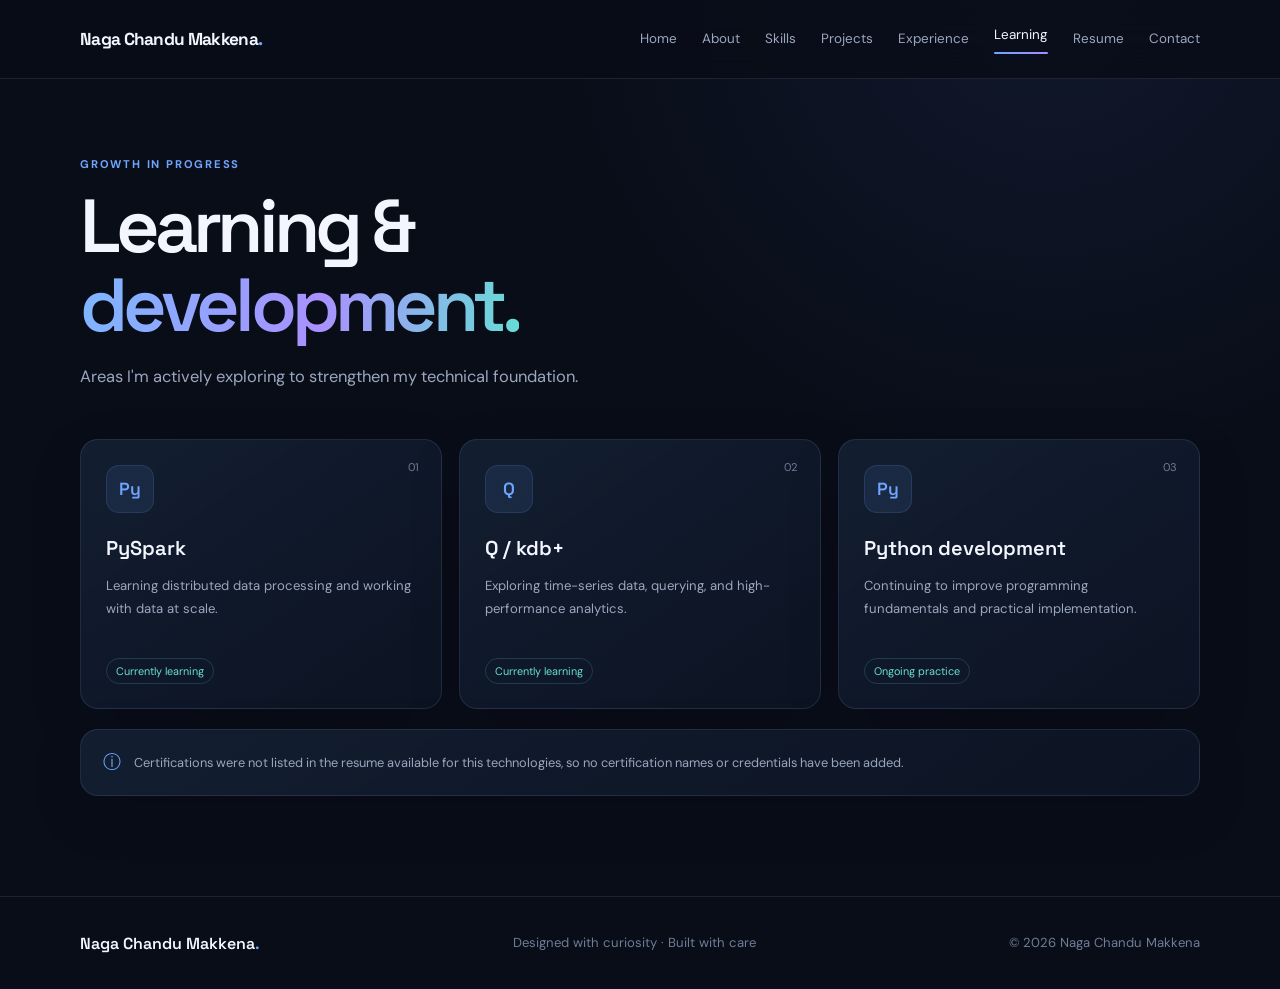
==== certifications.html @ 5678ac6a "Intial portfolio upload" ====
<!DOCTYPE html>
<html lang="en">
<head>
    <meta charset="utf-8">
    <meta name="viewport" content="width=device-width,initial-scale=1">
    <meta name="theme-color" content="#090d18">
    <title>Learning | Naga Chandu</title>
    <link rel="preconnect" href="https://fonts.googleapis.com">
    <link rel="preconnect" href="https://fonts.gstatic.com" crossorigin>
    <link href="https://fonts.googleapis.com/css2?family=DM+Sans:wght@400;500;600;700&family=Space+Grotesk:wght@400;500;600;700&display=swap" rel="stylesheet">
    <link rel="stylesheet" href="assets/css/global.css">
    <link rel="stylesheet" href="assets/css/certifications.css">
    <script defer src="assets/js/global.js"></script>
    <script defer src="assets/js/certifications.js"></script>
</head>
<body>
    <div id="site-header"></div>
    <main class="container page-main">
        <header class="page-heading reveal">
            <p class="eyebrow">GROWTH IN PROGRESS</p>
            <h1>Learning & <span class="gradient-text">development.</span></h1>
            <p>Areas I'm actively exploring to strengthen my technical foundation.</p>
        </header>
        <section class="learning-grid">
            <article class="panel learning-card reveal">
                <span class="learning-number">01</span>
                <div class="learning-icon">Py</div>
                <h2>PySpark</h2>
                <p>Learning distributed data processing and working with data at scale.</p>
                <span class="learning-status">Currently learning</span>
            </article>
            <article class="panel learning-card reveal">
                <span class="learning-number">02</span>
                <div class="learning-icon">Q</div>
                <h2>Q / kdb+</h2>
                <p>Exploring time-series data, querying, and high-performance analytics.</p>
                <span class="learning-status">Currently learning</span>
            </article>
            <article class="panel learning-card reveal">
                <span class="learning-number">03</span>
                <div class="learning-icon">Py</div>
                <h2>Python development</h2>
                <p>Continuing to improve programming fundamentals and practical implementation.</p>
                <span class="learning-status">Ongoing practice</span>
            </article>
        </section>
        <div class="notice-panel panel reveal"><span>ⓘ</span>
            <p>Certifications were not listed in the resume available for this technologies, so no certification names or credentials have been added.</p>
        </div>
    </main>
    <div id="site-footer"></div>
</body>
</html>
---- assets/css/global.css ----
:root{
    --bg:#090d18;
    --bg2:#0d1322;
    --panel:#111a2b;
    --panel2:#131e31;
    --text:#f3f6ff;
    --muted:#9aa7bd;
    --soft:#6e7d96;
    --line:rgba(166,188,230,.13);
    --blue:#70a5ff;
    --cyan:#66e0d2;
    --purple:#a88bff;
    --font:'DM Sans',sans-serif;
    --display:'Space Grotesk',sans-serif
}
*{
    box-sizing:border-box
}
html{
    scroll-behavior:smooth
}
body{
    margin:0;
    background:radial-gradient(ellipse at 82% 0%,rgba(69,99,178,.13),transparent 34%),var(--bg);
    color:var(--text);
    font-family:var(--font);
    line-height:1.65;
    min-height:100vh
}
body:before{
    content:"";
    position:fixed;
    inset:0;
    pointer-events:none;
    opacity:.13;
    background-image:linear-gradient(rgba(255,255,255,.025) 1px,transparent 1px),linear-gradient(90deg,rgba(255,255,255,.025) 1px,transparent 1px);
    background-size:48px 48px;
    mask-image:linear-gradient(to bottom,black,transparent 75%);
    z-index:-1
}
a{
    color:inherit;
    text-decoration:none
}
button,input,textarea{
    font:inherit
}
.container{
    width:min(1120px,calc(100% - 48px));
    margin-inline:auto
}
.site-header{
    position:sticky;
    top:0;
    z-index:50;
    background:rgba(9,13,24,.82);
    backdrop-filter:blur(18px);
    border-bottom:1px solid var(--line)
}
.nav-wrap{
    height:78px;
    display:flex;
    align-items:center;
    justify-content:space-between;
    gap:24px
}
.brand{
    font:700 1.08rem var(--display);
    letter-spacing:-.04em
}
.brand span{
    color:var(--blue)
}
.nav-links{
    display:flex;
    align-items:center;
    gap:25px
}
.nav-links a{
    font-size:.84rem;
    color:var(--muted);
    transition:.25s
}
.nav-links a:hover,.nav-links a.active{
    color:var(--text)
}
.nav-links a.active:after{
    content:"";
    display:block;
    height:2px;
    background:linear-gradient(90deg,var(--blue),var(--purple));
    border-radius:4px;
    margin-top:5px
}
.nav-contact{
    padding:9px 15px;
    border:1px solid var(--line);
    border-radius:9px;
    color:var(--text)!important
}
.menu-toggle{
    display:none;
    background:none;
    border:1px solid var(--line);
    color:white;
    border-radius:8px;
    padding:8px 11px;
    font-size:1.15rem
}
.site-footer{
    border-top:1px solid var(--line);
    margin-top:100px
}
.footer-wrap{
    min-height:92px;
    display:flex;
    justify-content:space-between;
    align-items:center;
    gap:20px;
    color:var(--soft);
    font-size:.82rem
}
.footer-brand{
    font:600 1rem var(--display);
    color:var(--text)
}
.footer-brand span{
    color:var(--blue)
}
.page-main{
    padding-top:76px
}
.page-heading{
    max-width:720px;
    margin-bottom:48px
}
.eyebrow,.panel-kicker{
    font-size:.7rem;
    font-weight:700;
    letter-spacing:.16em;
    color:var(--blue);
    margin:0 0 14px
}
.page-heading h1{
    font:600 clamp(2.8rem,6vw,4.7rem)/1.05 var(--display);
    letter-spacing:-.065em;
    margin:0 0 18px
}
.page-heading>p:last-child{
    color:var(--muted);
    font-size:1.03rem;
    max-width:620px;
    margin:0
}
.gradient-text{
    background:linear-gradient(100deg,#80b4ff 5%,#a991ff 55%,#65ded4);
    -webkit-background-clip:text;
    background-clip:text;
    color:transparent
}
.muted{
    color:#78869e
}
.panel{
    background:linear-gradient(145deg,rgba(20,31,51,.92),rgba(13,21,36,.94));
    border:1px solid var(--line);
    border-radius:18px;
    box-shadow:0 18px 55px rgba(0,0,0,.12)
}
.btn{
    display:inline-flex;
    align-items:center;
    justify-content:center;
    gap:16px;
    padding:13px 19px;
    border-radius:9px;
    font-size:.88rem;
    font-weight:700;
    transition:transform .25s,box-shadow .25s,border-color .25s;
    cursor:pointer
}
.btn:hover{
    transform:translateY(-3px)
}
.btn-primary{
    background:linear-gradient(105deg,#6e9fff,#9a83ef);
    color:#081020;
    box-shadow:0 8px 28px rgba(106,145,255,.2);
    border:0
}
.btn-primary:hover{
    box-shadow:0 12px 32px rgba(106,145,255,.32)
}
.btn-ghost{
    border:1px solid var(--line);
    color:var(--text)
}
.text-link{
    display:inline-flex;
    gap:12px;
    color:var(--blue);
    font-weight:700;
    font-size:.9rem;
    margin-top:12px
}
.section-space{
    margin-top:105px
}
.section-heading h2,.home-about h2{
    font:600 clamp(2rem,4vw,3rem)/1.12 var(--display);
    letter-spacing:-.05em;margin:0
}
.status-dot,.pulse-dot{
    display:inline-block;
    width:8px;
    height:8px;
    background:var(--cyan);
    border-radius:50%;
    box-shadow:0 0 12px rgba(102,224,210,.6)
}
.reveal{
    opacity:0;
    transform:translateY(18px);
    transition:opacity .7s ease,transform .7s ease
}
.reveal.visible{
    opacity:1;
    transform:translateY(0)
}
@media(prefers-reduced-motion:reduce){
    *,*:before,*:after{
        scroll-behavior:auto!important;
        animation:none!important;
        transition:none!important
    }
    .reveal{
        opacity:1;
        transform:none
    }
}
@media(max-width:900px){
    .nav-links{
        gap:14px
    }
    .nav-links a{
        font-size:.78rem
    }
}
@media(max-width:760px){
    .container{
        width:min(100% - 36px,600px)
    }
    .nav-wrap{
        height:68px
    }
    .menu-toggle{
        display:block
    }
    .nav-links{
        display:none;
        position:absolute;
        top:68px;
        left:0;
        right:0;
        padding:18px 24px 22px;
        background:rgba(9,13,24,.98);
        border-bottom:1px solid var(--line);
        flex-direction:column;
        align-items:stretch;
        gap:0
    }
    .nav-links.open{
        display:flex
    }
    .nav-links a{
        padding:11px 4px;
        font-size:.9rem
    }
    .nav-links a.active:after{
        display:none
    }
    .nav-contact{
        margin-top:8px;
        text-align:center
    }
    .page-main{
        padding-top:55px
    }
    .page-heading{
        margin-bottom:35px
    }
    .footer-wrap{
        padding:22px 0;
        align-items:flex-start;
        flex-direction:column;
        gap:6px
    }
    .site-footer{
        margin-top:70px
    }
    .section-space{
        margin-top:75px
    }
}
@media(max-width:420px){
    .container{
        width:calc(100% - 30px)
    }
    .page-heading h1{
        font-size:2.65rem
    }
}
---- assets/css/certifications.css ----
.learning-grid{
    display:grid;
    grid-template-columns:repeat(3,1fr);
    gap:17px
}
.learning-card{
    padding:25px;
    position:relative;
    min-height:250px;
    transition:transform .3s,border-color .3s
}
.learning-number{
    position:absolute;
    right:22px;
    top:18px;
    color:var(--soft);
    font-size:.7rem
}
.learning-icon{
    width:48px;
    height:48px;
    display:grid;
    place-items:center;
    background:rgba(112,165,255,.1);
    border:1px solid rgba(112,165,255,.15);
    border-radius:13px;
    color:var(--blue);
    font:600 1.1rem var(--display)
}
.learning-card h2{
    font:600 1.25rem var(--display);
    margin:22px 0 7px
}
.learning-card p{
    color:var(--muted);
    font-size:.82rem;
    line-height:1.8;
    min-height:70px
}
.learning-status{
    font-size:.68rem;
    color:var(--cyan);
    border:1px solid rgba(102,224,210,.18);
    padding:5px 9px;
    border-radius:30px
}
.notice-panel{
    margin-top:20px;
    padding:18px 22px;
    display:flex;
    gap:13px;
    align-items:center;
    color:var(--muted);
    font-size:.8rem
}
.notice-panel>span{
    font-size:1.1rem;
    color:var(--blue)
}
.notice-panel p{
    margin:0
}
@media(max-width:760px){
    .learning-grid{
        grid-template-columns:1fr
    }
    .learning-card{
        min-height:0
    }
    .learning-card p{
        min-height:0
    }
}
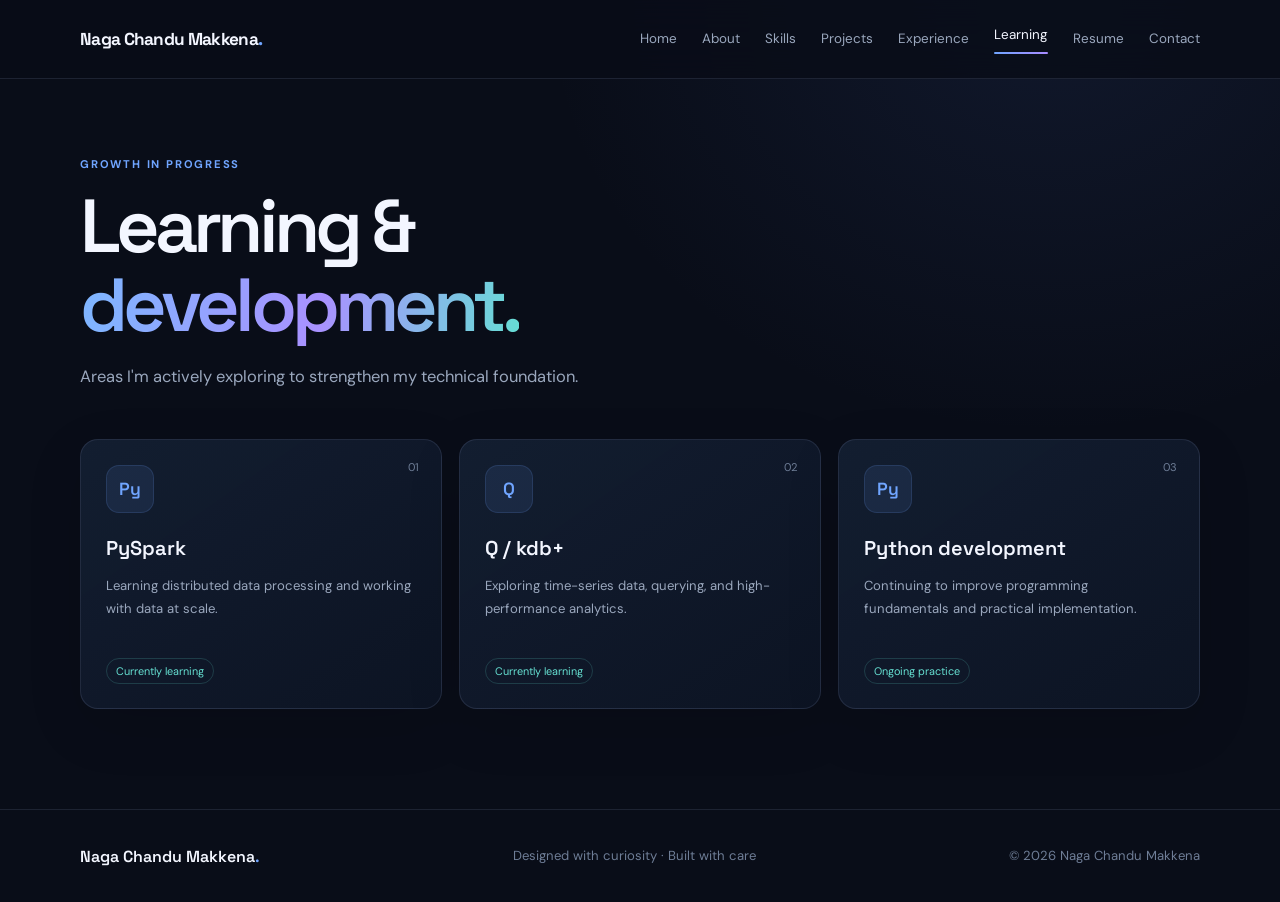
==== commit d8a3d345: "Updated portfolio website" ====
--- a/certifications.html
+++ b/certifications.html
@@ -44,9 +44,9 @@
                 <span class="learning-status">Ongoing practice</span>
             </article>
         </section>
-        <div class="notice-panel panel reveal"><span>ⓘ</span>
+        <!--<div class="notice-panel panel reveal"><span>ⓘ</span>
             <p>Certifications were not listed in the resume available for this technologies, so no certification names or credentials have been added.</p>
-        </div>
+        </div>-->
     </main>
     <div id="site-footer"></div>
 </body>
--- a/assets/css/global.css
+++ b/assets/css/global.css
@@ -225,7 +225,51 @@
 }
 .reveal.visible{
     opacity:1;
-    transform:translateY(0)
+    transform:translateY(0);
+}
+.social-buttons {
+    display: flex;
+    align-items: center;
+    gap: 13px;
+    flex-wrap: wrap;
+    margin-top: 22px;
+}
+.social-btn {
+    display: inline-flex;
+    align-items: center;
+    justify-content: center;
+    gap: 10px;
+    min-width: 135px;
+    padding: 12px 22px;
+    border-radius: 9px;
+    text-decoration: none;
+    font-size: .88rem;
+    font-weight: 700;
+    transition: transform .25s ease, box-shadow .25s ease, background .25s ease;
+}
+.social-btn i {
+    font-size: 1.1rem;
+}
+.social-btn:hover {
+    transform: translateY(-4px);
+}
+.github-btn {
+    background: #24292e;
+    color: #ffffff;
+    border: 1px solid rgba(255,255,255,.18);
+}
+.github-btn:hover {
+    background: #343a40;
+    box-shadow: 0 8px 22px rgba(0,0,0,.3);
+}
+.linkedin-btn {
+    background: #0a66c2;
+    color: #ffffff;
+    border: 1px solid #0a66c2;
+}
+.linkedin-btn:hover {
+    background: #084f99;
+    box-shadow: 0 8px 22px rgba(10,102,194,.25);
 }
 @media(prefers-reduced-motion:reduce){
     *,*:before,*:after{
@@ -309,4 +353,21 @@
     .page-heading h1{
         font-size:2.65rem
     }
-}
+    .brand {
+        gap: 8px;
+        font-size: .96rem;
+    }
+    .header-profile-pic {
+        width: 36px;
+        height: 36px;
+        flex-basis: 36px;
+    }
+    .social-buttons {
+        gap: 10px;
+    }
+    .social-btn {
+        min-width: 120px;
+        padding: 11px 15px;
+        font-size: .82rem;
+    }
+}
